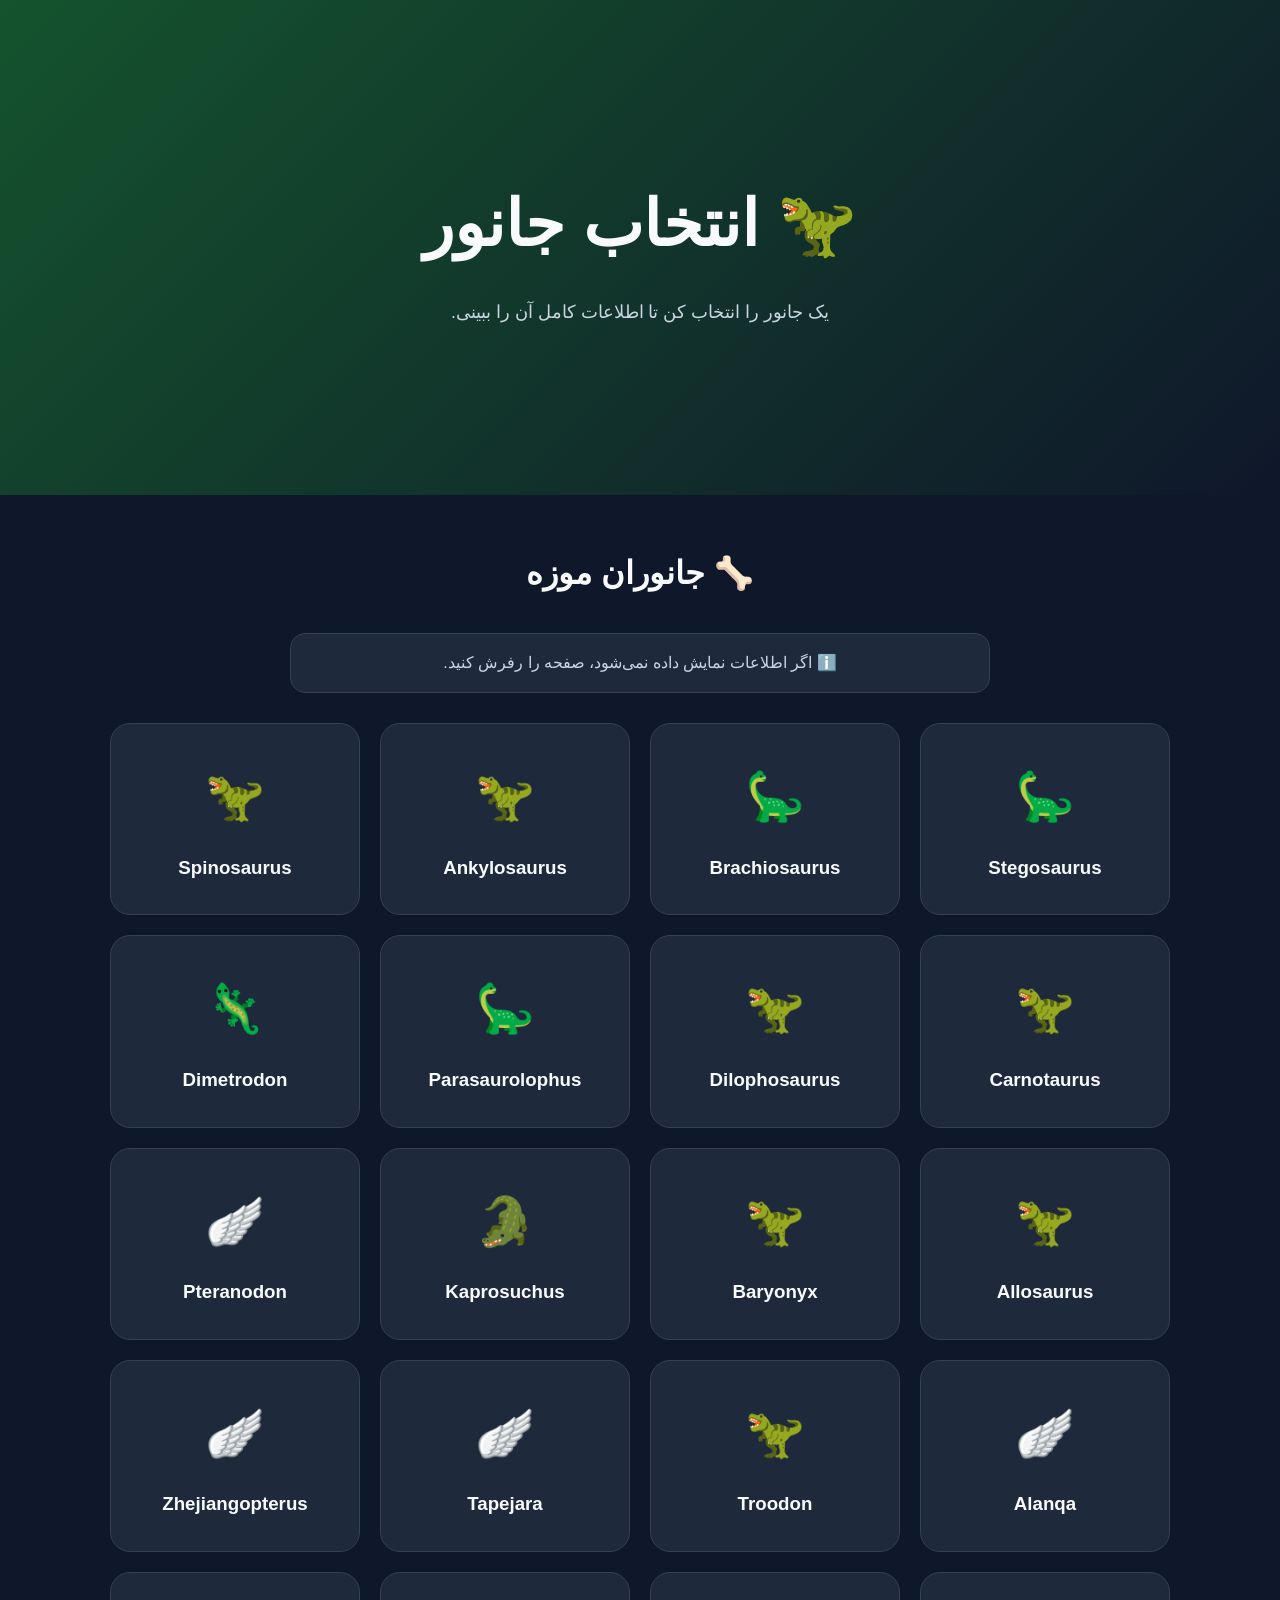
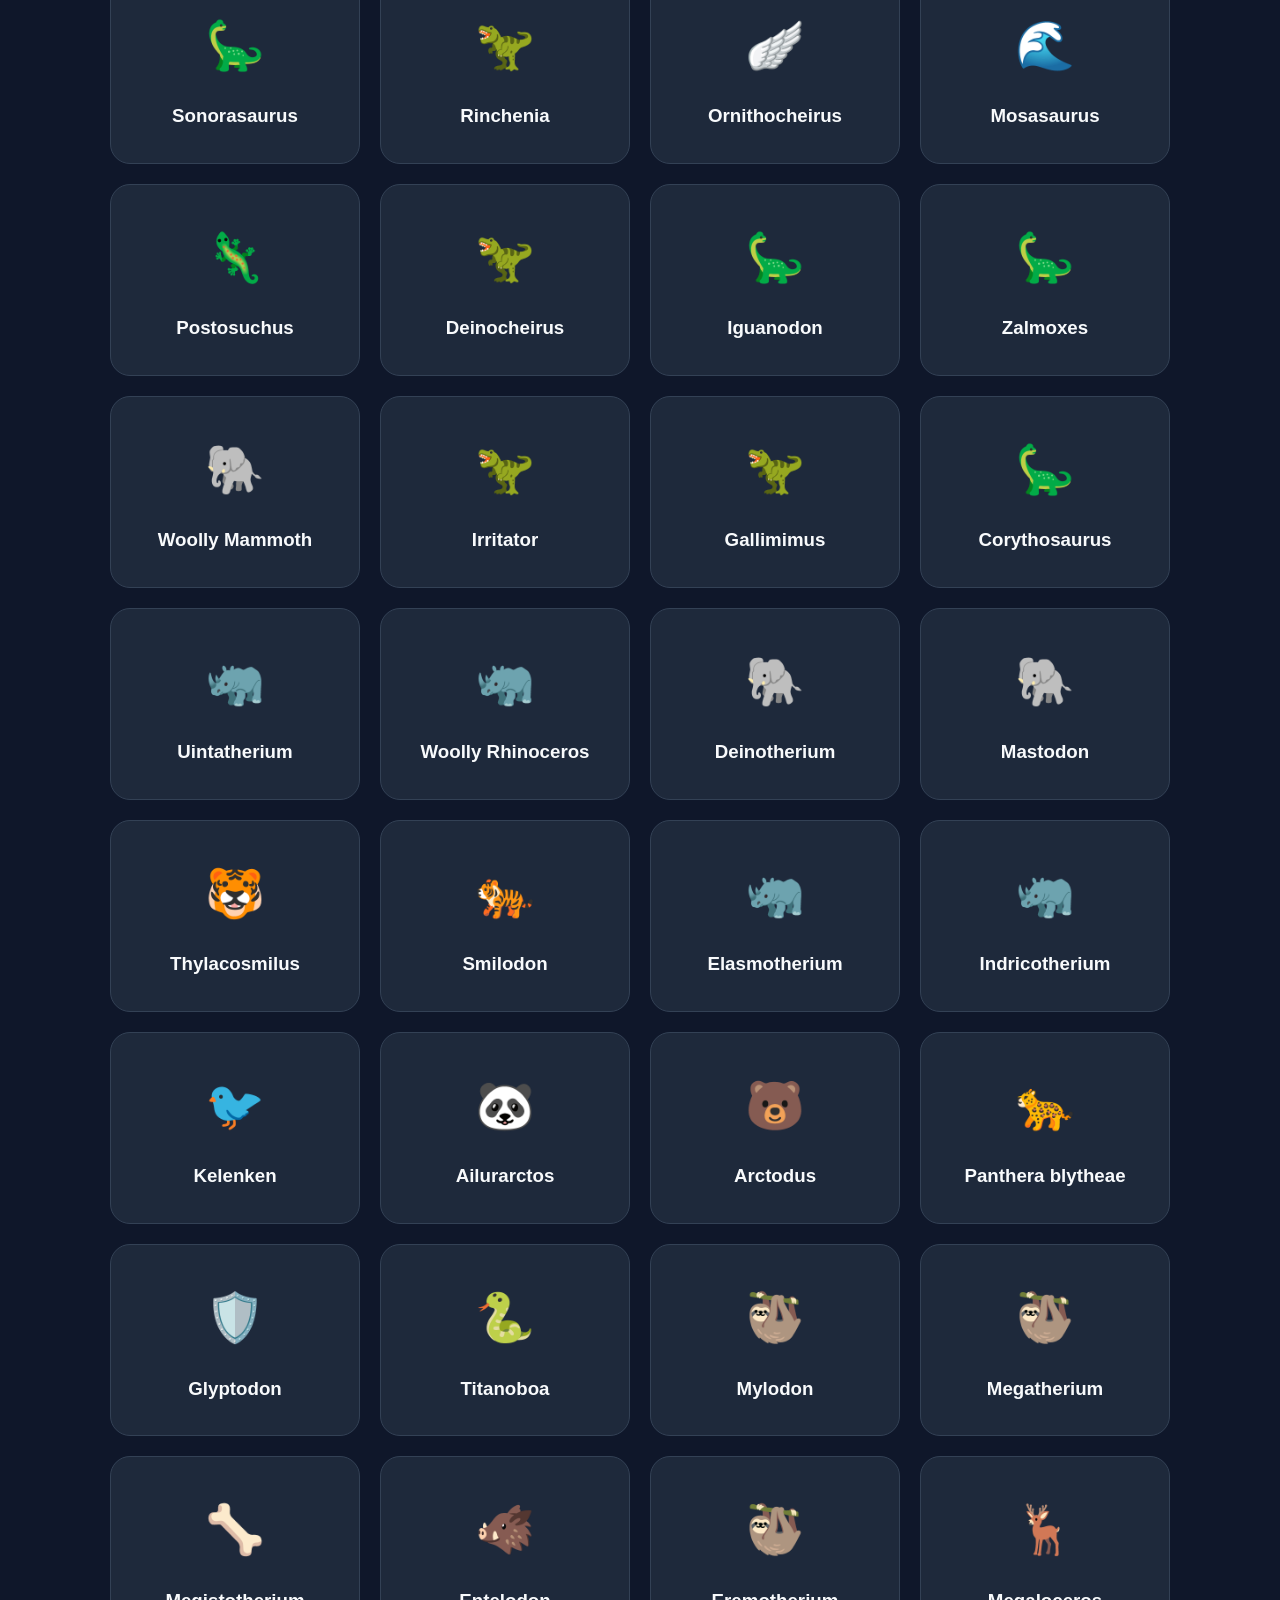
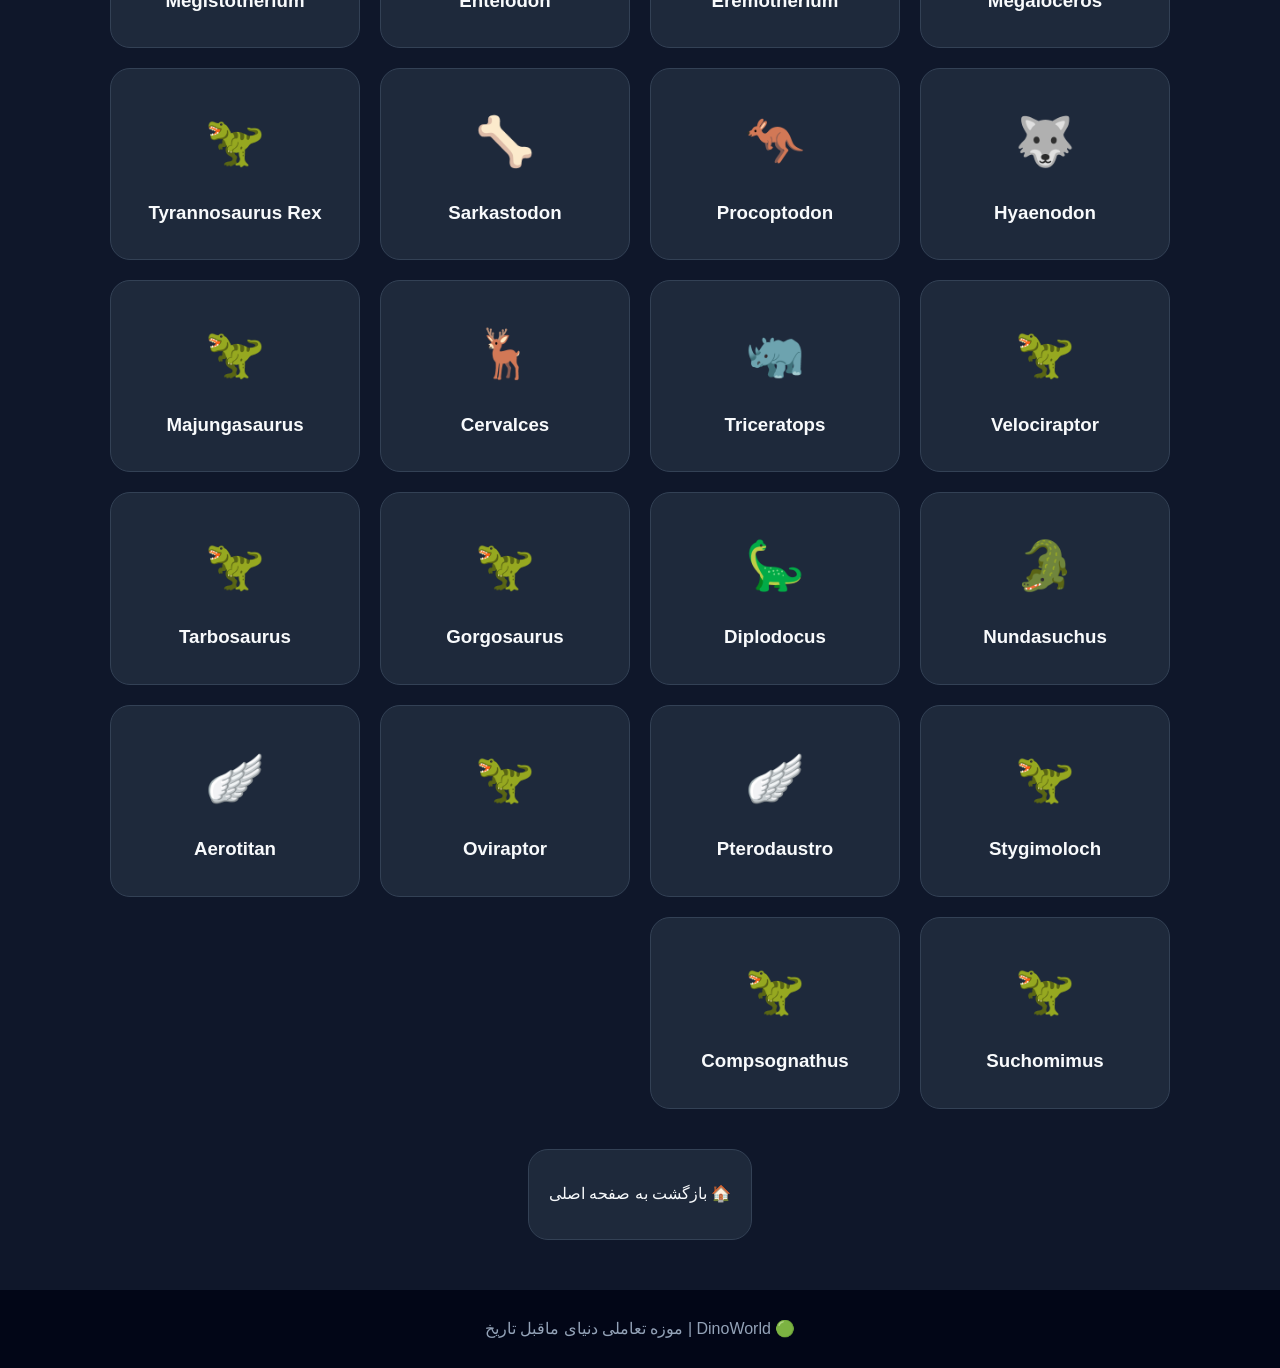
==== animal.html @ 5fcc863b "Add home button and refresh notice" ====
<!DOCTYPE html>
<html lang="fa" dir="rtl">

<head>
    <meta charset="UTF-8">

    <meta
        name="viewport"
        content="width=device-width, initial-scale=1.0"
    >

    <meta
        name="description"
        content="انتخاب جانوران ماقبل تاریخ در موزه تعاملی DinoWorld"
    >

    <title>DinoWorld | انتخاب جانور</title>

    <link rel="stylesheet" href="../style.css">
</head>

<body>

    <header class="hero">

        <h1>
            🦖 انتخاب جانور
        </h1>

        <p>
            یک جانور را انتخاب کن تا اطلاعات کامل آن را ببینی.
        </p>

    </header>


    <main class="periods">

        <h2>
            🦴 جانوران موزه
        </h2>


        <div
            style="
                max-width:700px;
                margin:0 auto 30px;
                padding:15px 20px;
                border-radius:15px;
                background:#1e293b;
                border:1px solid #334155;
                text-align:center;
                color:#cbd5e1;
            "
        >
            ℹ️ اگر اطلاعات نمایش داده نمی‌شود، صفحه را رفرش کنید.
        </div>


        <div
            id="animal-list"
            class="period-grid"
        >

            <p>
                در حال بارگذاری...
            </p>

        </div>


        <div
            style="
                text-align:center;
                margin-top:40px;
            "
        >

            <a
                href="../index.html"
                class="period-card"
                style="
                    display:inline-block;
                    width:auto;
                "
            >
                🏠 بازگشت به صفحه اصلی
            </a>

        </div>

    </main>


    <footer>
        🟢 DinoWorld | موزه تعاملی دنیای ماقبل تاریخ
    </footer>


    <script src="../script.js/script.js"></script>

</body>

</html>
---- style.css ----
* {
    box-sizing: border-box;
    margin: 0;
    padding: 0;
}

body {
    font-family: Tahoma, Arial, sans-serif;
    direction: rtl;
    background: #0f172a;
    color: #f8fafc;
    line-height: 1.8;
}

.hero {
    min-height: 55vh;
    display: flex;
    flex-direction: column;
    justify-content: center;
    align-items: center;
    text-align: center;
    padding: 40px 20px;
    background: linear-gradient(135deg, #14532d, #0f172a);
}

.hero h1 {
    font-size: clamp(2rem, 7vw, 4rem);
    margin-bottom: 15px;
}

.hero p {
    max-width: 700px;
    font-size: 1.1rem;
    color: #cbd5e1;
}

.periods {
    max-width: 1100px;
    margin: 0 auto;
    padding: 50px 20px;
}

.periods h2 {
    text-align: center;
    margin-bottom: 30px;
    font-size: 2rem;
}

.period-grid {
    display: grid;
    grid-template-columns: repeat(auto-fit, minmax(220px, 1fr));
    gap: 20px;
}

.period-card {
    display: block;
    padding: 30px 20px;
    border-radius: 20px;
    background: #1e293b;
    color: #f8fafc;
    text-decoration: none;
    text-align: center;
    border: 1px solid #334155;
    transition: transform 0.2s, background 0.2s;
}

.period-card:hover {
    transform: translateY(-5px);
    background: #334155;
}

.period-card .icon {
    font-size: 3rem;
    display: block;
    margin-bottom: 10px;
}

.about {
    max-width: 900px;
    margin: 0 auto;
    padding: 20px 20px 60px;
    text-align: center;
    color: #cbd5e1;
}

footer {
    text-align: center;
    padding: 25px;
    background: #020617;
    color: #94a3b8;
}

@media (max-width: 600px) {
    .hero {
        min-height: 45vh;
    }

    .periods {
        padding-top: 35px;
    }
}
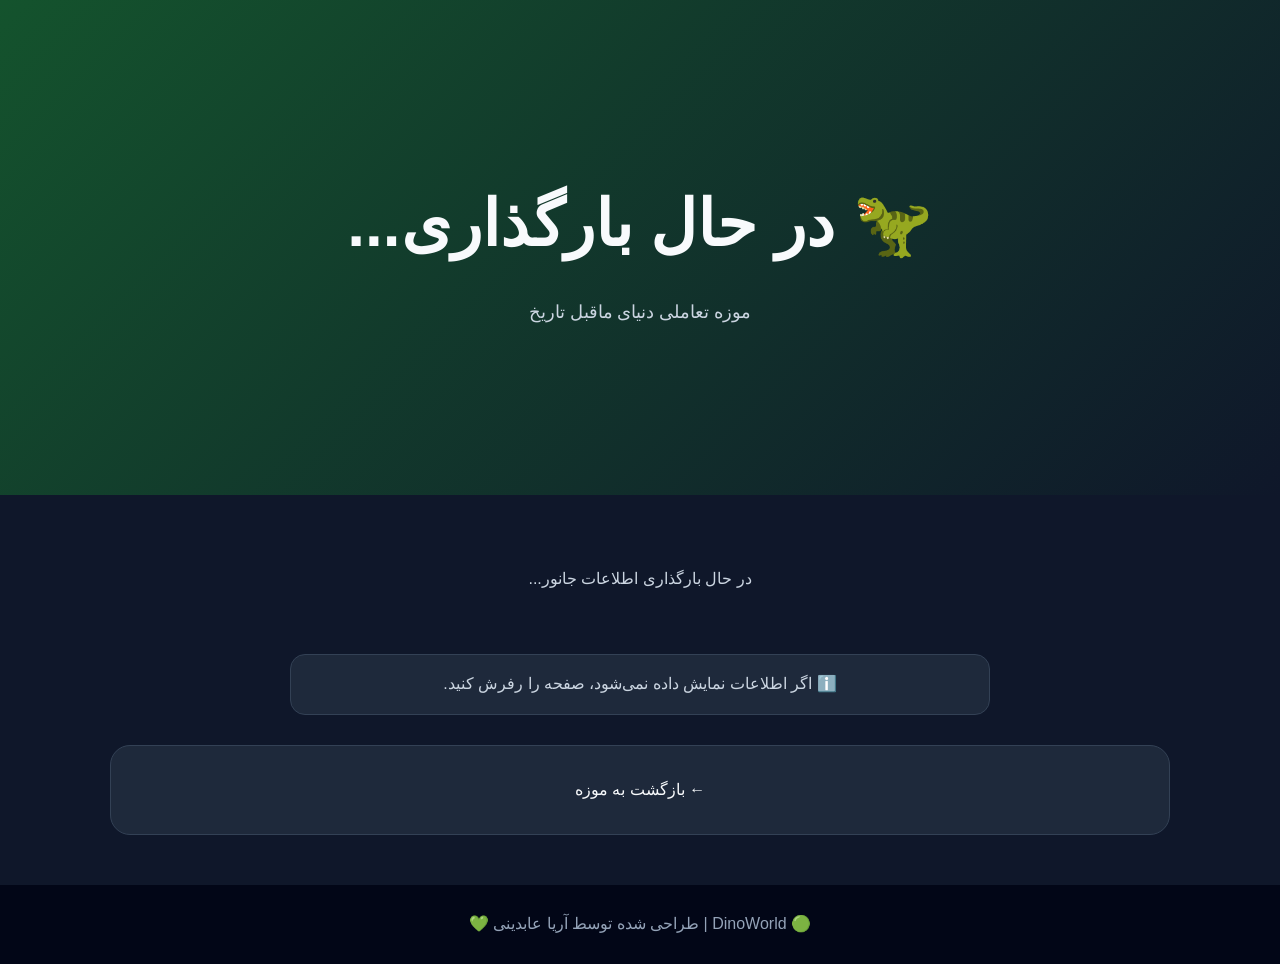
==== commit dfcd02f7: "Restore animal details page" ====
--- a/animal.html
+++ b/animal.html
@@ -11,24 +11,24 @@
 
     <meta
         name="description"
-        content="انتخاب جانوران ماقبل تاریخ در موزه تعاملی DinoWorld"
+        content="اطلاعات کامل جانوران ماقبل تاریخ در موزه تعاملی DinoWorld"
     >
 
-    <title>DinoWorld | انتخاب جانور</title>
+    <title>DinoWorld | اطلاعات جانور ماقبل تاریخ</title>
 
-    <link rel="stylesheet" href="../style.css">
+    <link rel="stylesheet" href="style.css">
 </head>
 
 <body>
 
     <header class="hero">
 
-        <h1>
-            🦖 انتخاب جانور
+        <h1 id="animal-name">
+            🦖 در حال بارگذاری...
         </h1>
 
         <p>
-            یک جانور را انتخاب کن تا اطلاعات کامل آن را ببینی.
+            موزه تعاملی دنیای ماقبل تاریخ
         </p>
 
     </header>
@@ -36,9 +36,16 @@
 
     <main class="periods">
 
-        <h2>
-            🦴 جانوران موزه
-        </h2>
+        <section
+            id="animal-details"
+            class="about"
+        >
+
+            <p>
+                در حال بارگذاری اطلاعات جانور...
+            </p>
+
+        </section>
 
 
         <div
@@ -58,33 +65,18 @@
 
 
         <div
-            id="animal-list"
-            class="period-grid"
-        >
-
-            <p>
-                در حال بارگذاری...
-            </p>
-
-        </div>
-
-
-        <div
             style="
                 text-align:center;
-                margin-top:40px;
+                margin-top:30px;
             "
         >
 
             <a
-                href="../index.html"
+                id="back-to-animals"
+                href="animals.html/animals.html"
                 class="period-card"
-                style="
-                    display:inline-block;
-                    width:auto;
-                "
             >
-                🏠 بازگشت به صفحه اصلی
+                ← بازگشت به موزه
             </a>
 
         </div>
@@ -93,12 +85,76 @@
 
 
     <footer>
-        🟢 DinoWorld | موزه تعاملی دنیای ماقبل تاریخ
+        🟢 DinoWorld | طراحی شده توسط آریا عابدینی 💚
     </footer>
 
 
-    <script src="../script.js/script.js"></script>
+    <script src="./script.js/script.js"></script>
 
-</body>
 
-</html>
+    <script>
+
+        const params =
+            new URLSearchParams(
+                window.location.search
+            );
+
+
+        const selectedName =
+            params.get("name");
+
+
+        const selectedPeriod =
+            params.get("period");
+
+
+        const nameElement =
+            document.getElementById(
+                "animal-name"
+            );
+
+
+        const detailsElement =
+            document.getElementById(
+                "animal-details"
+            );
+
+
+        const backLink =
+            document.getElementById(
+                "back-to-animals"
+            );
+
+
+        const animal =
+            window.dinoWorldAnimals
+                ? window.dinoWorldAnimals.find(
+                    item =>
+                        item.name === selectedName
+                )
+                : null;
+
+
+        if (animal) {
+
+            nameElement.textContent =
+                animal.icon +
+                " " +
+                animal.name;
+
+
+            detailsElement.innerHTML = `
+
+                <img
+                    src="${animal.image}"
+                    alt="تصویر ${animal.name}"
+                    style="
+                        display:block;
+                        width:100%;
+                        max-width:650px;
+                        height:auto;
+                        margin:0 auto 30px;
+                        border-radius:20px;
+                        border:1px solid #334155;
+                    "
+                >
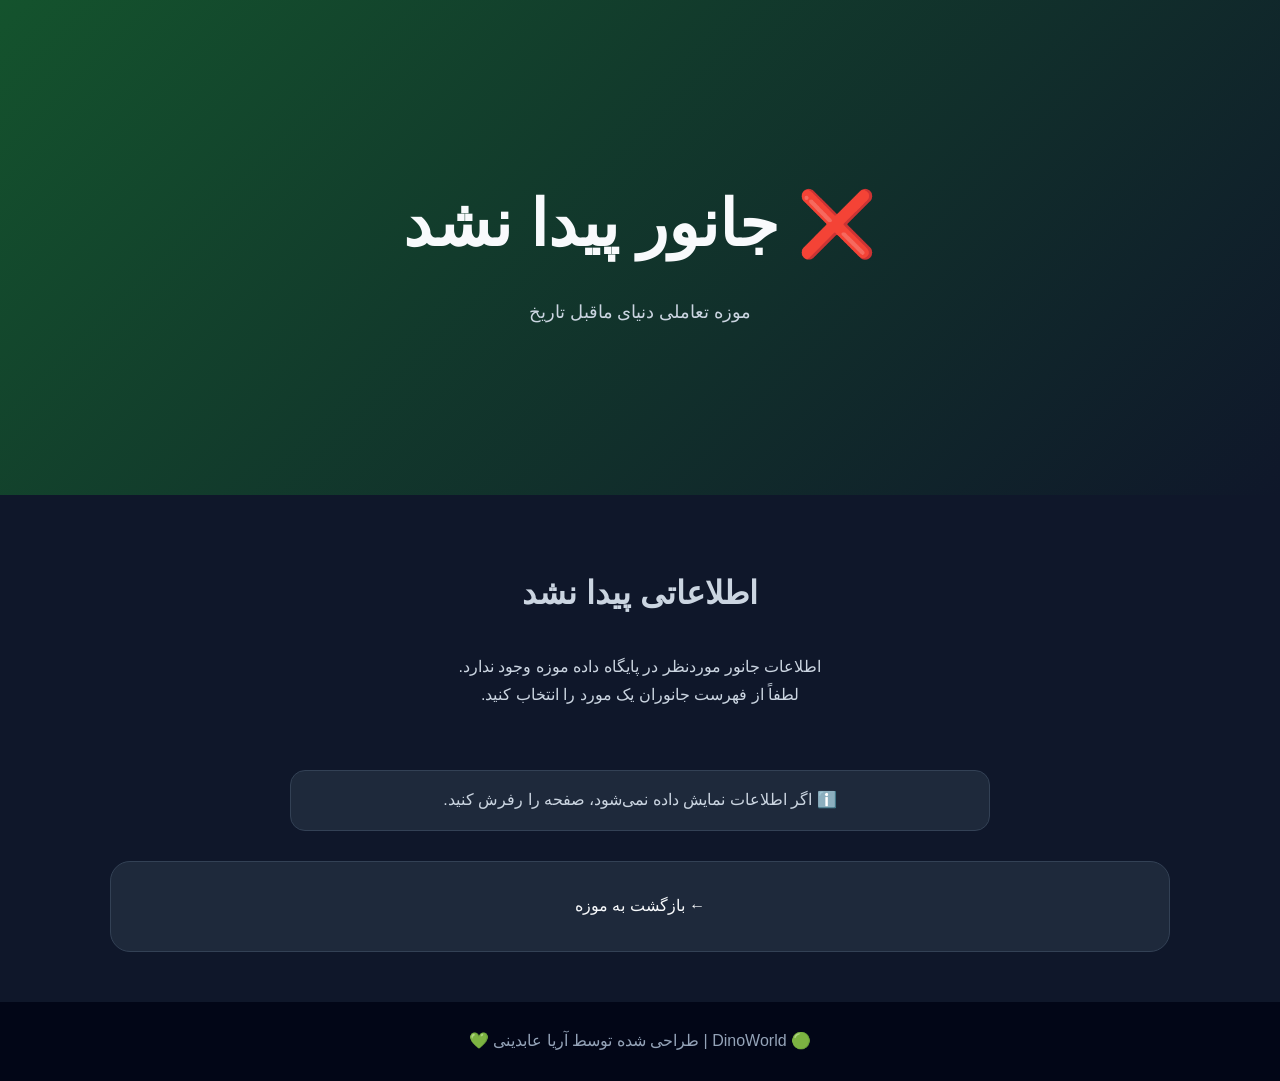
==== commit 781b2048: "Restore animal details page" ====
--- a/animal.html
+++ b/animal.html
@@ -99,10 +99,8 @@
                 window.location.search
             );
 
-
         const selectedName =
             params.get("name");
-
 
         const selectedPeriod =
             params.get("period");
@@ -113,12 +111,10 @@
                 "animal-name"
             );
 
-
         const detailsElement =
             document.getElementById(
                 "animal-details"
             );
-
 
         const backLink =
             document.getElementById(
@@ -158,3 +154,142 @@
                         border:1px solid #334155;
                     "
                 >
+
+
+                <h2>
+                    ${animal.name}
+                </h2>
+
+
+                <p>
+                    🕰️
+                    <strong>
+                        دوره زمین‌شناسی:
+                    </strong>
+                    ${animal.period}
+                </p>
+
+
+                <p>
+                    🍖
+                    <strong>
+                        غذا:
+                    </strong>
+                    ${animal.food}
+                </p>
+
+
+                <p>
+                    🌍
+                    <strong>
+                        محل زندگی:
+                    </strong>
+                    ${animal.habitat}
+                </p>
+
+
+                <p>
+                    📏
+                    <strong>
+                        اندازه:
+                    </strong>
+                    ${animal.size}
+                </p>
+
+
+                <p>
+                    🧍
+                    <strong>
+                        مقایسه با انسان:
+                    </strong>
+                    ${animal.human}
+                </p>
+
+
+                <p>
+                    ⏳
+                    <strong>
+                        طول عمر:
+                    </strong>
+                    ${animal.lifespan}
+                </p>
+
+
+                <p>
+                    ⚔️
+                    <strong>
+                        دشمنان:
+                    </strong>
+                    ${animal.enemies}
+                </p>
+
+
+                <div
+                    style="
+                        margin-top:30px;
+                        padding:20px;
+                        border-radius:20px;
+                        background:#1e293b;
+                        border:1px solid #334155;
+                    "
+                >
+
+                    <h3>
+                        💡 نکته جالب
+                    </h3>
+
+                    <p>
+                        ${animal.fact}
+                    </p>
+
+                </div>
+
+            `;
+
+
+            const periodToReturn =
+                selectedPeriod ||
+                animal.period;
+
+
+            if (periodToReturn) {
+
+                backLink.href =
+                    "animals.html/animals.html?period=" +
+                    encodeURIComponent(
+                        periodToReturn
+                    );
+
+            }
+
+        } else {
+
+            nameElement.textContent =
+                "❌ جانور پیدا نشد";
+
+
+            detailsElement.innerHTML = `
+
+                <h2>
+                    اطلاعاتی پیدا نشد
+                </h2>
+
+                <p>
+                    اطلاعات جانور موردنظر
+                    در پایگاه داده موزه وجود ندارد.
+                </p>
+
+                <p>
+                    لطفاً از فهرست جانوران
+                    یک مورد را انتخاب کنید.
+                </p>
+
+            `;
+
+        }
+
+    </script>
+
+</body>
+
+</html>
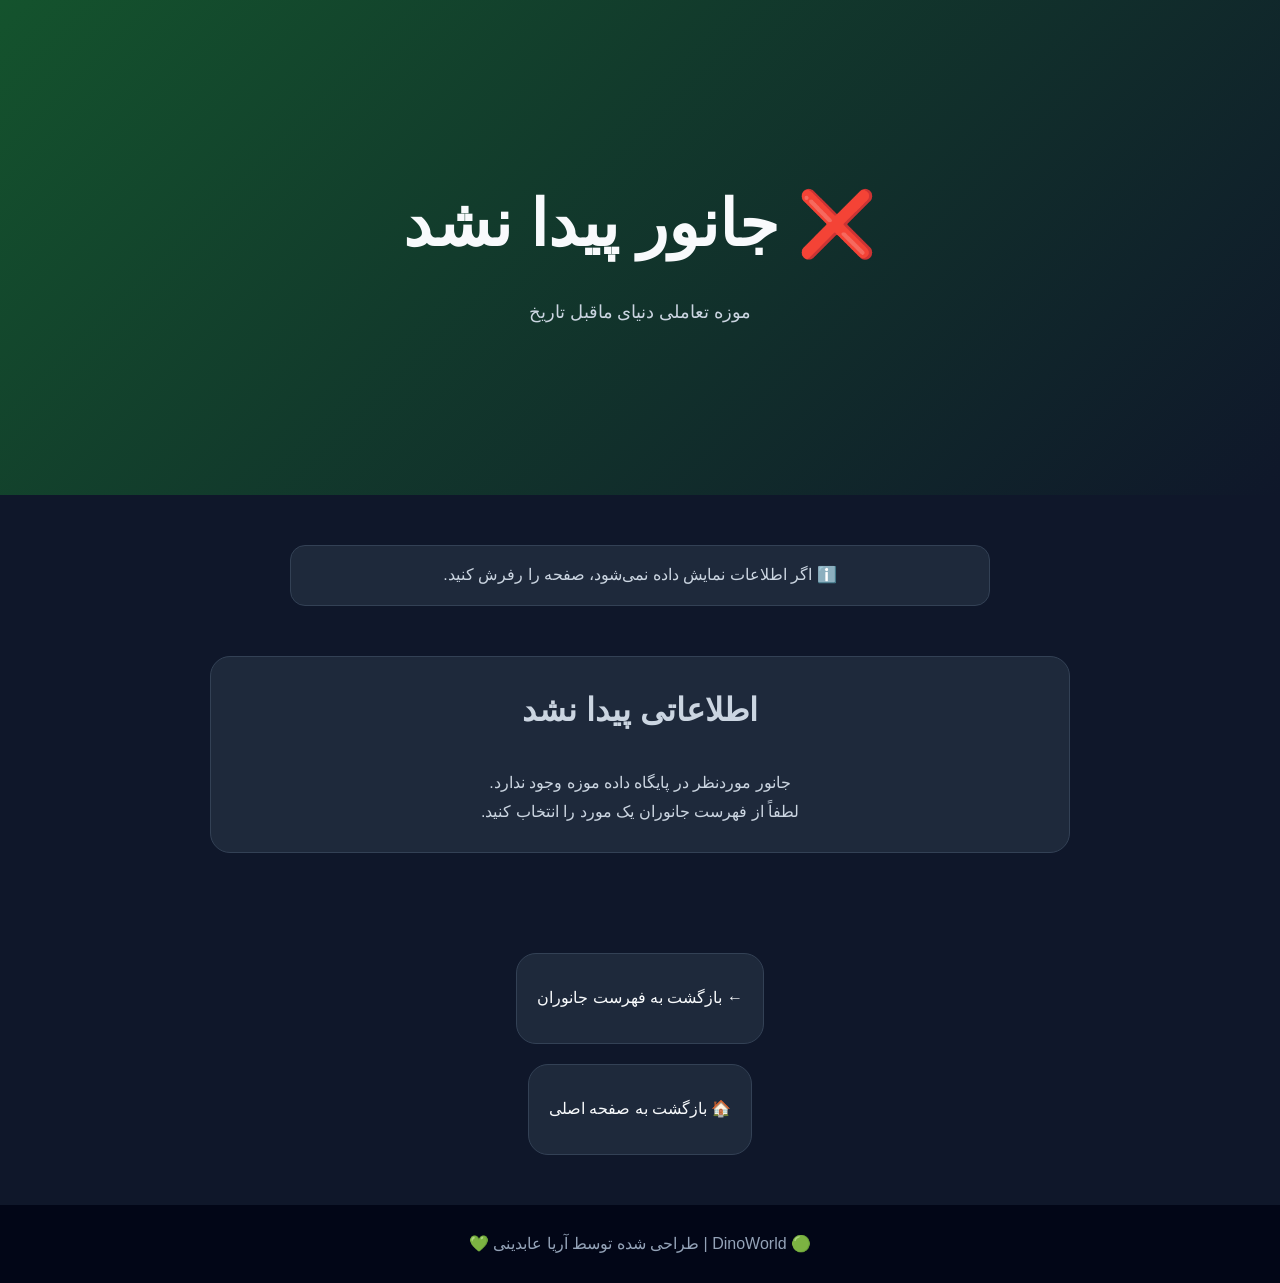
==== commit 2b9d0430: "Fix animal details page" ====
--- a/animal.html
+++ b/animal.html
@@ -14,7 +14,7 @@
         content="اطلاعات کامل جانوران ماقبل تاریخ در موزه تعاملی DinoWorld"
     >
 
-    <title>DinoWorld | اطلاعات جانور ماقبل تاریخ</title>
+    <title>DinoWorld | اطلاعات جانور</title>
 
     <link rel="stylesheet" href="style.css">
 </head>
@@ -36,18 +36,7 @@
 
     <main class="periods">
 
-        <section
-            id="animal-details"
-            class="about"
-        >
-
-            <p>
-                در حال بارگذاری اطلاعات جانور...
-            </p>
-
-        </section>
-
-
+        <!-- پیام راهنما -->
         <div
             style="
                 max-width:700px;
@@ -64,10 +53,29 @@
         </div>
 
 
+        <!-- اطلاعات جانور -->
+        <section
+            id="animal-details"
+            class="about"
+            style="
+                max-width:900px;
+                margin:0 auto;
+                text-align:right;
+            "
+        >
+
+            <p style="text-align:center;">
+                در حال بارگذاری اطلاعات جانور...
+            </p>
+
+        </section>
+
+
+        <!-- دکمه بازگشت -->
         <div
             style="
                 text-align:center;
-                margin-top:30px;
+                margin-top:40px;
             "
         >
 
@@ -75,8 +83,34 @@
                 id="back-to-animals"
                 href="animals.html/animals.html"
                 class="period-card"
+                style="
+                    display:inline-block;
+                    width:auto;
+                "
             >
-                ← بازگشت به موزه
+                ← بازگشت به فهرست جانوران
+            </a>
+
+        </div>
+
+
+        <!-- دکمه صفحه اصلی -->
+        <div
+            style="
+                text-align:center;
+                margin-top:20px;
+            "
+        >
+
+            <a
+                href="index.html"
+                class="period-card"
+                style="
+                    display:inline-block;
+                    width:auto;
+                "
+            >
+                🏠 بازگشت به صفحه اصلی
             </a>
 
         </div>
@@ -89,49 +123,144 @@
     </footer>
 
 
-    <script src="./script.js/script.js"></script>
-
-
+    <!-- دیتابیس 66 جانور -->
+    <script src="script.js/script.js"></script>
+
+
+    <!-- سیستم نمایش اطلاعات -->
     <script>
 
-        const params =
-            new URLSearchParams(
-                window.location.search
-            );
-
-        const selectedName =
-            params.get("name");
-
-        const selectedPeriod =
-            params.get("period");
-
-
-        const nameElement =
-            document.getElementById(
-                "animal-name"
-            );
-
-        const detailsElement =
-            document.getElementById(
-                "animal-details"
-            );
-
-        const backLink =
-            document.getElementById(
-                "back-to-animals"
-            );
-
-
-        const animal =
-            window.dinoWorldAnimals
-                ? window.dinoWorldAnimals.find(
-                    item =>
-                        item.name === selectedName
-                )
-                : null;
-
-
-        if (animal) {
+        document.addEventListener("DOMContentLoaded", function () {
+
+            const nameElement =
+                document.getElementById("animal-name");
+
+            const detailsElement =
+                document.getElementById("animal-details");
+
+            const backLink =
+                document.getElementById("back-to-animals");
+
+
+            const params =
+                new URLSearchParams(
+                    window.location.search
+                );
+
+
+            const selectedName =
+                params.get("name");
+
+
+            const selectedPeriod =
+                params.get("period");
+
+
+            /*
+             * بررسی می‌کنیم که دیتابیس
+             * script.js واقعاً بارگذاری شده باشد.
+             */
+
+            if (
+                !window.dinoWorldAnimals ||
+                !Array.isArray(window.dinoWorldAnimals)
+            ) {
+
+                nameElement.textContent =
+                    "⚠️ خطا در بارگذاری اطلاعات";
+
+
+                detailsElement.innerHTML = `
+
+                    <div
+                        style="
+                            padding:25px;
+                            border-radius:20px;
+                            background:#1e293b;
+                            border:1px solid #334155;
+                            text-align:center;
+                        "
+                    >
+
+                        <h2>
+                            اطلاعات جانور بارگذاری نشد
+                        </h2>
+
+                        <p>
+                            فایل اطلاعات جانوران پیدا نشد.
+                        </p>
+
+                        <p>
+                            صفحه را یک بار رفرش کنید.
+                        </p>
+
+                    </div>
+
+                `;
+
+                return;
+            }
+
+
+            /*
+             * پیدا کردن جانور انتخاب‌شده
+             */
+
+            const animal =
+                window.dinoWorldAnimals.find(
+                    function (item) {
+                        return item.name === selectedName;
+                    }
+                );
+
+
+            /*
+             * اگر جانور پیدا نشد
+             */
+
+            if (!animal) {
+
+                nameElement.textContent =
+                    "❌ جانور پیدا نشد";
+
+
+                detailsElement.innerHTML = `
+
+                    <div
+                        style="
+                            padding:25px;
+                            border-radius:20px;
+                            background:#1e293b;
+                            border:1px solid #334155;
+                            text-align:center;
+                        "
+                    >
+
+                        <h2>
+                            اطلاعاتی پیدا نشد
+                        </h2>
+
+                        <p>
+                            جانور موردنظر در پایگاه داده
+                            موزه وجود ندارد.
+                        </p>
+
+                        <p>
+                            لطفاً از فهرست جانوران
+                            یک مورد را انتخاب کنید.
+                        </p>
+
+                    </div>
+
+                `;
+
+                return;
+            }
+
+
+            /*
+             * عنوان صفحه
+             */
 
             nameElement.textContent =
                 animal.icon +
@@ -139,102 +268,203 @@
                 animal.name;
 
 
+            /*
+             * نمایش اطلاعات کامل
+             */
+
             detailsElement.innerHTML = `
 
-                <img
-                    src="${animal.image}"
-                    alt="تصویر ${animal.name}"
+                <div
                     style="
-                        display:block;
-                        width:100%;
-                        max-width:650px;
-                        height:auto;
-                        margin:0 auto 30px;
-                        border-radius:20px;
-                        border:1px solid #334155;
+                        text-align:center;
                     "
                 >
 
-
-                <h2>
+                    <img
+                        src="${animal.image}"
+                        alt="تصویر ${animal.name}"
+                        style="
+                            display:block;
+                            width:100%;
+                            max-width:700px;
+                            height:auto;
+                            margin:0 auto 30px;
+                            border-radius:20px;
+                            border:1px solid #334155;
+                        "
+                    >
+
+                </div>
+
+
+                <h2
+                    style="
+                        text-align:center;
+                        margin-bottom:25px;
+                    "
+                >
+                    ${animal.icon}
                     ${animal.name}
                 </h2>
 
 
-                <p>
-                    🕰️
-                    <strong>
-                        دوره زمین‌شناسی:
-                    </strong>
-                    ${animal.period}
-                </p>
-
-
-                <p>
-                    🍖
-                    <strong>
-                        غذا:
-                    </strong>
-                    ${animal.food}
-                </p>
-
-
-                <p>
-                    🌍
-                    <strong>
-                        محل زندگی:
-                    </strong>
-                    ${animal.habitat}
-                </p>
-
-
-                <p>
-                    📏
-                    <strong>
-                        اندازه:
-                    </strong>
-                    ${animal.size}
-                </p>
-
-
-                <p>
-                    🧍
-                    <strong>
-                        مقایسه با انسان:
-                    </strong>
-                    ${animal.human}
-                </p>
-
-
-                <p>
-                    ⏳
-                    <strong>
-                        طول عمر:
-                    </strong>
-                    ${animal.lifespan}
-                </p>
-
-
-                <p>
-                    ⚔️
-                    <strong>
-                        دشمنان:
-                    </strong>
-                    ${animal.enemies}
-                </p>
+                <div
+                    style="
+                        display:grid;
+                        gap:15px;
+                    "
+                >
+
+                    <div
+                        style="
+                            padding:18px;
+                            border-radius:15px;
+                            background:#1e293b;
+                            border:1px solid #334155;
+                        "
+                    >
+
+                        🕰️
+                        <strong>
+                            دوره زمین‌شناسی:
+                        </strong>
+
+                        ${animal.period}
+
+                    </div>
+
+
+                    <div
+                        style="
+                            padding:18px;
+                            border-radius:15px;
+                            background:#1e293b;
+                            border:1px solid #334155;
+                        "
+                    >
+
+                        🍖
+                        <strong>
+                            غذا:
+                        </strong>
+
+                        ${animal.food}
+
+                    </div>
+
+
+                    <div
+                        style="
+                            padding:18px;
+                            border-radius:15px;
+                            background:#1e293b;
+                            border:1px solid #334155;
+                        "
+                    >
+
+                        🌍
+                        <strong>
+                            محل زندگی:
+                        </strong>
+
+                        ${animal.habitat}
+
+                    </div>
+
+
+                    <div
+                        style="
+                            padding:18px;
+                            border-radius:15px;
+                            background:#1e293b;
+                            border:1px solid #334155;
+                        "
+                    >
+
+                        📏
+                        <strong>
+                            اندازه:
+                        </strong>
+
+                        ${animal.size}
+
+                    </div>
+
+
+                    <div
+                        style="
+                            padding:18px;
+                            border-radius:15px;
+                            background:#1e293b;
+                            border:1px solid #334155;
+                        "
+                    >
+
+                        🧍
+                        <strong>
+                            مقایسه با انسان:
+                        </strong>
+
+                        ${animal.human}
+
+                    </div>
+
+
+                    <div
+                        style="
+                            padding:18px;
+                            border-radius:15px;
+                            background:#1e293b;
+                            border:1px solid #334155;
+                        "
+                    >
+
+                        ⏳
+                        <strong>
+                            طول عمر:
+                        </strong>
+
+                        ${animal.lifespan}
+
+                    </div>
+
+
+                    <div
+                        style="
+                            padding:18px;
+                            border-radius:15px;
+                            background:#1e293b;
+                            border:1px solid #334155;
+                        "
+                    >
+
+                        ⚔️
+                        <strong>
+                            دشمنان:
+                        </strong>
+
+                        ${animal.enemies}
+
+                    </div>
+
+                </div>
 
 
                 <div
                     style="
                         margin-top:30px;
-                        padding:20px;
+                        padding:25px;
                         border-radius:20px;
                         background:#1e293b;
                         border:1px solid #334155;
                     "
                 >
 
-                    <h3>
+                    <h3
+                        style="
+                            margin-bottom:10px;
+                        "
+                    >
                         💡 نکته جالب
                     </h3>
 
@@ -247,46 +477,26 @@
             `;
 
 
-            const periodToReturn =
-                selectedPeriod ||
-                animal.period;
-
-
-            if (periodToReturn) {
+            /*
+             * دکمه بازگشت را به همان دوره‌ای
+             * وصل می‌کنیم که جانور از آن انتخاب شده.
+             */
+
+            const returnPeriod =
+                selectedPeriod || animal.period;
+
+
+            if (returnPeriod) {
 
                 backLink.href =
                     "animals.html/animals.html?period=" +
                     encodeURIComponent(
-                        periodToReturn
+                        returnPeriod
                     );
 
             }
 
-        } else {
-
-            nameElement.textContent =
-                "❌ جانور پیدا نشد";
-
-
-            detailsElement.innerHTML = `
-
-                <h2>
-                    اطلاعاتی پیدا نشد
-                </h2>
-
-                <p>
-                    اطلاعات جانور موردنظر
-                    در پایگاه داده موزه وجود ندارد.
-                </p>
-
-                <p>
-                    لطفاً از فهرست جانوران
-                    یک مورد را انتخاب کنید.
-                </p>
-
-            `;
-
-        }
+        });
 
     </script>
 
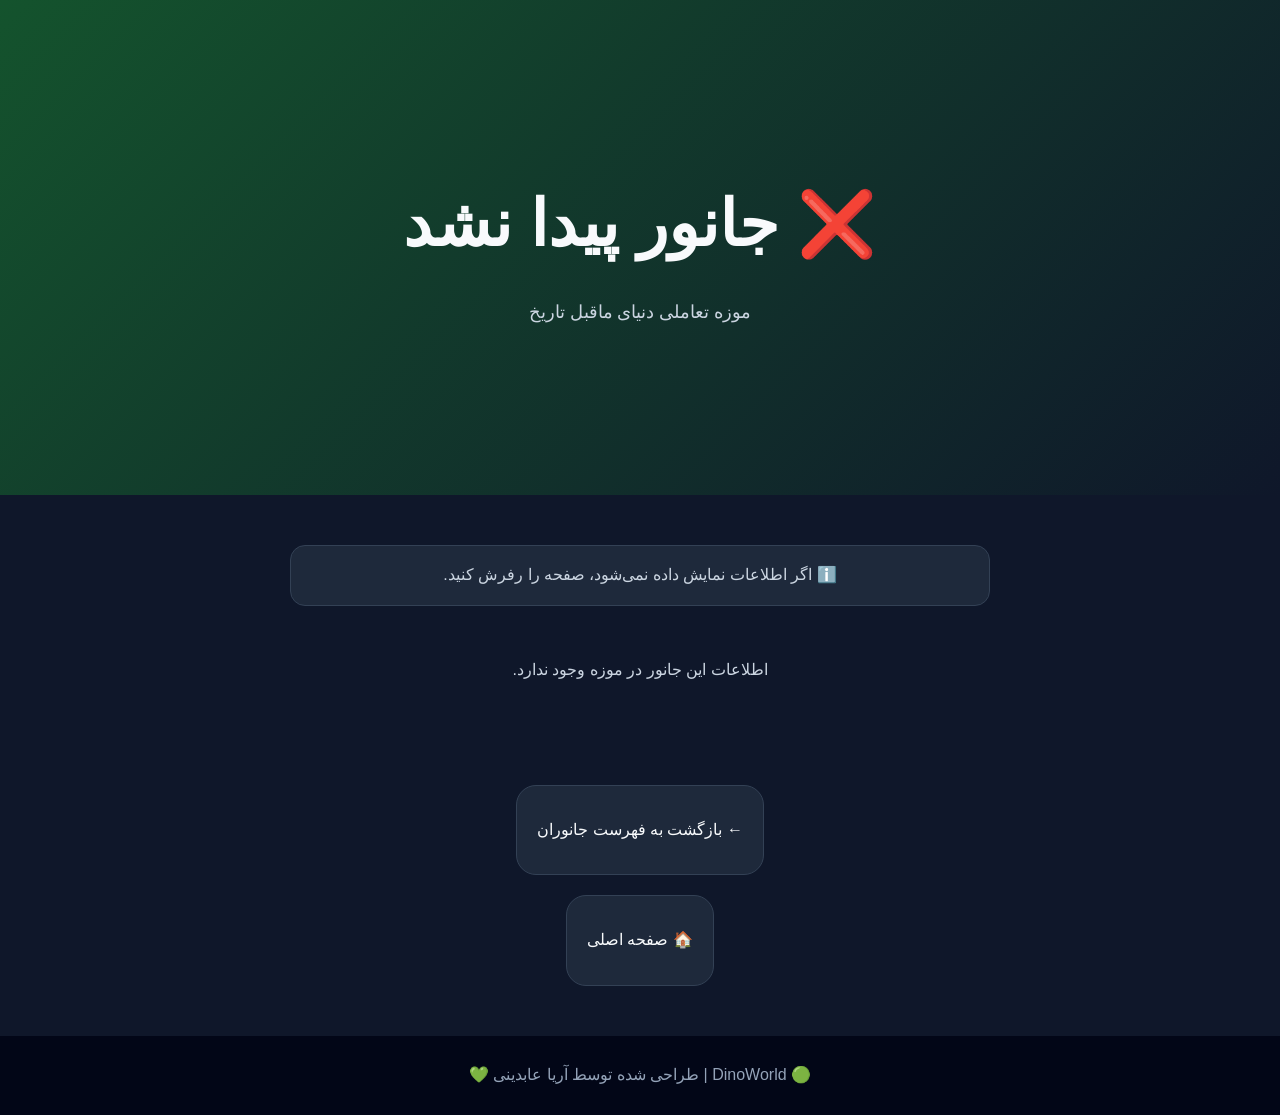
==== commit f77de1f8: "Fix animal details page" ====
--- a/animal.html
+++ b/animal.html
@@ -1,505 +1,116 @@
 <!DOCTYPE html>
 <html lang="fa" dir="rtl">
-
 <head>
     <meta charset="UTF-8">
-
-    <meta
-        name="viewport"
-        content="width=device-width, initial-scale=1.0"
-    >
-
-    <meta
-        name="description"
-        content="اطلاعات کامل جانوران ماقبل تاریخ در موزه تعاملی DinoWorld"
-    >
-
+    <meta name="viewport" content="width=device-width, initial-scale=1.0">
+    <meta name="description" content="اطلاعات جانوران ماقبل تاریخ در موزه تعاملی DinoWorld">
     <title>DinoWorld | اطلاعات جانور</title>
-
     <link rel="stylesheet" href="style.css">
 </head>
 
 <body>
 
-    <header class="hero">
+<header class="hero">
+    <h1 id="animal-name">🦖 در حال بارگذاری...</h1>
+    <p>موزه تعاملی دنیای ماقبل تاریخ</p>
+</header>
 
-        <h1 id="animal-name">
-            🦖 در حال بارگذاری...
-        </h1>
+<main class="periods">
 
-        <p>
-            موزه تعاملی دنیای ماقبل تاریخ
-        </p>
+    <div style="max-width:700px;margin:0 auto 30px;padding:15px 20px;border-radius:15px;background:#1e293b;border:1px solid #334155;text-align:center;color:#cbd5e1;">
+        ℹ️ اگر اطلاعات نمایش داده نمی‌شود، صفحه را رفرش کنید.
+    </div>
 
-    </header>
+    <section id="animal-details" class="about">
+        <p>در حال بارگذاری اطلاعات جانور...</p>
+    </section>
 
+    <div style="text-align:center;margin-top:40px;">
+        <a id="back-to-animals"
+           href="animals.html/animals.html"
+           class="period-card"
+           style="display:inline-block;width:auto;">
+            ← بازگشت به فهرست جانوران
+        </a>
+    </div>
 
-    <main class="periods">
+    <div style="text-align:center;margin-top:20px;">
+        <a href="index.html"
+           class="period-card"
+           style="display:inline-block;width:auto;">
+            🏠 صفحه اصلی
+        </a>
+    </div>
 
-        <!-- پیام راهنما -->
-        <div
-            style="
-                max-width:700px;
-                margin:0 auto 30px;
-                padding:15px 20px;
-                border-radius:15px;
-                background:#1e293b;
-                border:1px solid #334155;
-                text-align:center;
-                color:#cbd5e1;
-            "
-        >
-            ℹ️ اگر اطلاعات نمایش داده نمی‌شود، صفحه را رفرش کنید.
-        </div>
+</main>
 
+<footer>
+    🟢 DinoWorld | طراحی شده توسط آریا عابدینی 💚
+</footer>
 
-        <!-- اطلاعات جانور -->
-        <section
-            id="animal-details"
-            class="about"
-            style="
-                max-width:900px;
-                margin:0 auto;
-                text-align:right;
-            "
+<script src="script.js/script.js"></script>
+
+<script>
+document.addEventListener("DOMContentLoaded", function () {
+
+    const params = new URLSearchParams(window.location.search);
+    const name = params.get("name");
+    const period = params.get("period");
+
+    const title = document.getElementById("animal-name");
+    const details = document.getElementById("animal-details");
+    const back = document.getElementById("back-to-animals");
+
+    if (!window.dinoWorldAnimals) {
+        title.textContent = "⚠️ خطا";
+        details.innerHTML = "<p>اطلاعات جانوران بارگذاری نشد. صفحه را رفرش کنید.</p>";
+        return;
+    }
+
+    const animal = window.dinoWorldAnimals.find(
+        item => item.name === name
+    );
+
+    if (!animal) {
+        title.textContent = "❌ جانور پیدا نشد";
+        details.innerHTML = "<p>اطلاعات این جانور در موزه وجود ندارد.</p>";
+        return;
+    }
+
+    document.title = "DinoWorld | " + animal.name;
+    title.textContent = animal.icon + " " + animal.name;
+
+    details.innerHTML = `
+        <img
+            src="${animal.image}"
+            alt="تصویر ${animal.name}"
+            style="display:block;width:100%;max-width:700px;height:auto;margin:0 auto 30px;border-radius:20px;border:1px solid #334155;"
         >
 
-            <p style="text-align:center;">
-                در حال بارگذاری اطلاعات جانور...
-            </p>
+        <h2>${animal.icon} ${animal.name}</h2>
 
-        </section>
+        <p>🕰️ <strong>دوره زمین‌شناسی:</strong> ${animal.period}</p>
+        <p>🍖 <strong>غذا:</strong> ${animal.food}</p>
+        <p>🌍 <strong>محل زندگی:</strong> ${animal.habitat}</p>
+        <p>📏 <strong>اندازه:</strong> ${animal.size}</p>
+        <p>🧍 <strong>مقایسه با انسان:</strong> ${animal.human}</p>
+        <p>⏳ <strong>طول عمر:</strong> ${animal.lifespan}</p>
+        <p>⚔️ <strong>دشمنان:</strong> ${animal.enemies}</p>
 
+        <div style="margin-top:25px;padding:20px;border-radius:20px;background:#1e293b;border:1px solid #334155;">
+            <h3>💡 نکته جالب</h3>
+            <p>${animal.fact}</p>
+        </div>
+    `;
 
-        <!-- دکمه بازگشت -->
-        <div
-            style="
-                text-align:center;
-                margin-top:40px;
-            "
-        >
+    const returnPeriod = period || animal.period;
 
-            <a
-                id="back-to-animals"
-                href="animals.html/animals.html"
-                class="period-card"
-                style="
-                    display:inline-block;
-                    width:auto;
-                "
-            >
-                ← بازگشت به فهرست جانوران
-            </a>
+    back.href =
+        "animals.html/animals.html?period=" +
+        encodeURIComponent(returnPeriod);
 
-        </div>
-
-
-        <!-- دکمه صفحه اصلی -->
-        <div
-            style="
-                text-align:center;
-                margin-top:20px;
-            "
-        >
-
-            <a
-                href="index.html"
-                class="period-card"
-                style="
-                    display:inline-block;
-                    width:auto;
-                "
-            >
-                🏠 بازگشت به صفحه اصلی
-            </a>
-
-        </div>
-
-    </main>
-
-
-    <footer>
-        🟢 DinoWorld | طراحی شده توسط آریا عابدینی 💚
-    </footer>
-
-
-    <!-- دیتابیس 66 جانور -->
-    <script src="script.js/script.js"></script>
-
-
-    <!-- سیستم نمایش اطلاعات -->
-    <script>
-
-        document.addEventListener("DOMContentLoaded", function () {
-
-            const nameElement =
-                document.getElementById("animal-name");
-
-            const detailsElement =
-                document.getElementById("animal-details");
-
-            const backLink =
-                document.getElementById("back-to-animals");
-
-
-            const params =
-                new URLSearchParams(
-                    window.location.search
-                );
-
-
-            const selectedName =
-                params.get("name");
-
-
-            const selectedPeriod =
-                params.get("period");
-
-
-            /*
-             * بررسی می‌کنیم که دیتابیس
-             * script.js واقعاً بارگذاری شده باشد.
-             */
-
-            if (
-                !window.dinoWorldAnimals ||
-                !Array.isArray(window.dinoWorldAnimals)
-            ) {
-
-                nameElement.textContent =
-                    "⚠️ خطا در بارگذاری اطلاعات";
-
-
-                detailsElement.innerHTML = `
-
-                    <div
-                        style="
-                            padding:25px;
-                            border-radius:20px;
-                            background:#1e293b;
-                            border:1px solid #334155;
-                            text-align:center;
-                        "
-                    >
-
-                        <h2>
-                            اطلاعات جانور بارگذاری نشد
-                        </h2>
-
-                        <p>
-                            فایل اطلاعات جانوران پیدا نشد.
-                        </p>
-
-                        <p>
-                            صفحه را یک بار رفرش کنید.
-                        </p>
-
-                    </div>
-
-                `;
-
-                return;
-            }
-
-
-            /*
-             * پیدا کردن جانور انتخاب‌شده
-             */
-
-            const animal =
-                window.dinoWorldAnimals.find(
-                    function (item) {
-                        return item.name === selectedName;
-                    }
-                );
-
-
-            /*
-             * اگر جانور پیدا نشد
-             */
-
-            if (!animal) {
-
-                nameElement.textContent =
-                    "❌ جانور پیدا نشد";
-
-
-                detailsElement.innerHTML = `
-
-                    <div
-                        style="
-                            padding:25px;
-                            border-radius:20px;
-                            background:#1e293b;
-                            border:1px solid #334155;
-                            text-align:center;
-                        "
-                    >
-
-                        <h2>
-                            اطلاعاتی پیدا نشد
-                        </h2>
-
-                        <p>
-                            جانور موردنظر در پایگاه داده
-                            موزه وجود ندارد.
-                        </p>
-
-                        <p>
-                            لطفاً از فهرست جانوران
-                            یک مورد را انتخاب کنید.
-                        </p>
-
-                    </div>
-
-                `;
-
-                return;
-            }
-
-
-            /*
-             * عنوان صفحه
-             */
-
-            nameElement.textContent =
-                animal.icon +
-                " " +
-                animal.name;
-
-
-            /*
-             * نمایش اطلاعات کامل
-             */
-
-            detailsElement.innerHTML = `
-
-                <div
-                    style="
-                        text-align:center;
-                    "
-                >
-
-                    <img
-                        src="${animal.image}"
-                        alt="تصویر ${animal.name}"
-                        style="
-                            display:block;
-                            width:100%;
-                            max-width:700px;
-                            height:auto;
-                            margin:0 auto 30px;
-                            border-radius:20px;
-                            border:1px solid #334155;
-                        "
-                    >
-
-                </div>
-
-
-                <h2
-                    style="
-                        text-align:center;
-                        margin-bottom:25px;
-                    "
-                >
-                    ${animal.icon}
-                    ${animal.name}
-                </h2>
-
-
-                <div
-                    style="
-                        display:grid;
-                        gap:15px;
-                    "
-                >
-
-                    <div
-                        style="
-                            padding:18px;
-                            border-radius:15px;
-                            background:#1e293b;
-                            border:1px solid #334155;
-                        "
-                    >
-
-                        🕰️
-                        <strong>
-                            دوره زمین‌شناسی:
-                        </strong>
-
-                        ${animal.period}
-
-                    </div>
-
-
-                    <div
-                        style="
-                            padding:18px;
-                            border-radius:15px;
-                            background:#1e293b;
-                            border:1px solid #334155;
-                        "
-                    >
-
-                        🍖
-                        <strong>
-                            غذا:
-                        </strong>
-
-                        ${animal.food}
-
-                    </div>
-
-
-                    <div
-                        style="
-                            padding:18px;
-                            border-radius:15px;
-                            background:#1e293b;
-                            border:1px solid #334155;
-                        "
-                    >
-
-                        🌍
-                        <strong>
-                            محل زندگی:
-                        </strong>
-
-                        ${animal.habitat}
-
-                    </div>
-
-
-                    <div
-                        style="
-                            padding:18px;
-                            border-radius:15px;
-                            background:#1e293b;
-                            border:1px solid #334155;
-                        "
-                    >
-
-                        📏
-                        <strong>
-                            اندازه:
-                        </strong>
-
-                        ${animal.size}
-
-                    </div>
-
-
-                    <div
-                        style="
-                            padding:18px;
-                            border-radius:15px;
-                            background:#1e293b;
-                            border:1px solid #334155;
-                        "
-                    >
-
-                        🧍
-                        <strong>
-                            مقایسه با انسان:
-                        </strong>
-
-                        ${animal.human}
-
-                    </div>
-
-
-                    <div
-                        style="
-                            padding:18px;
-                            border-radius:15px;
-                            background:#1e293b;
-                            border:1px solid #334155;
-                        "
-                    >
-
-                        ⏳
-                        <strong>
-                            طول عمر:
-                        </strong>
-
-                        ${animal.lifespan}
-
-                    </div>
-
-
-                    <div
-                        style="
-                            padding:18px;
-                            border-radius:15px;
-                            background:#1e293b;
-                            border:1px solid #334155;
-                        "
-                    >
-
-                        ⚔️
-                        <strong>
-                            دشمنان:
-                        </strong>
-
-                        ${animal.enemies}
-
-                    </div>
-
-                </div>
-
-
-                <div
-                    style="
-                        margin-top:30px;
-                        padding:25px;
-                        border-radius:20px;
-                        background:#1e293b;
-                        border:1px solid #334155;
-                    "
-                >
-
-                    <h3
-                        style="
-                            margin-bottom:10px;
-                        "
-                    >
-                        💡 نکته جالب
-                    </h3>
-
-                    <p>
-                        ${animal.fact}
-                    </p>
-
-                </div>
-
-            `;
-
-
-            /*
-             * دکمه بازگشت را به همان دوره‌ای
-             * وصل می‌کنیم که جانور از آن انتخاب شده.
-             */
-
-            const returnPeriod =
-                selectedPeriod || animal.period;
-
-
-            if (returnPeriod) {
-
-                backLink.href =
-                    "animals.html/animals.html?period=" +
-                    encodeURIComponent(
-                        returnPeriod
-                    );
-
-            }
-
-        });
-
-    </script>
+});
+</script>
 
 </body>
-
 </html>
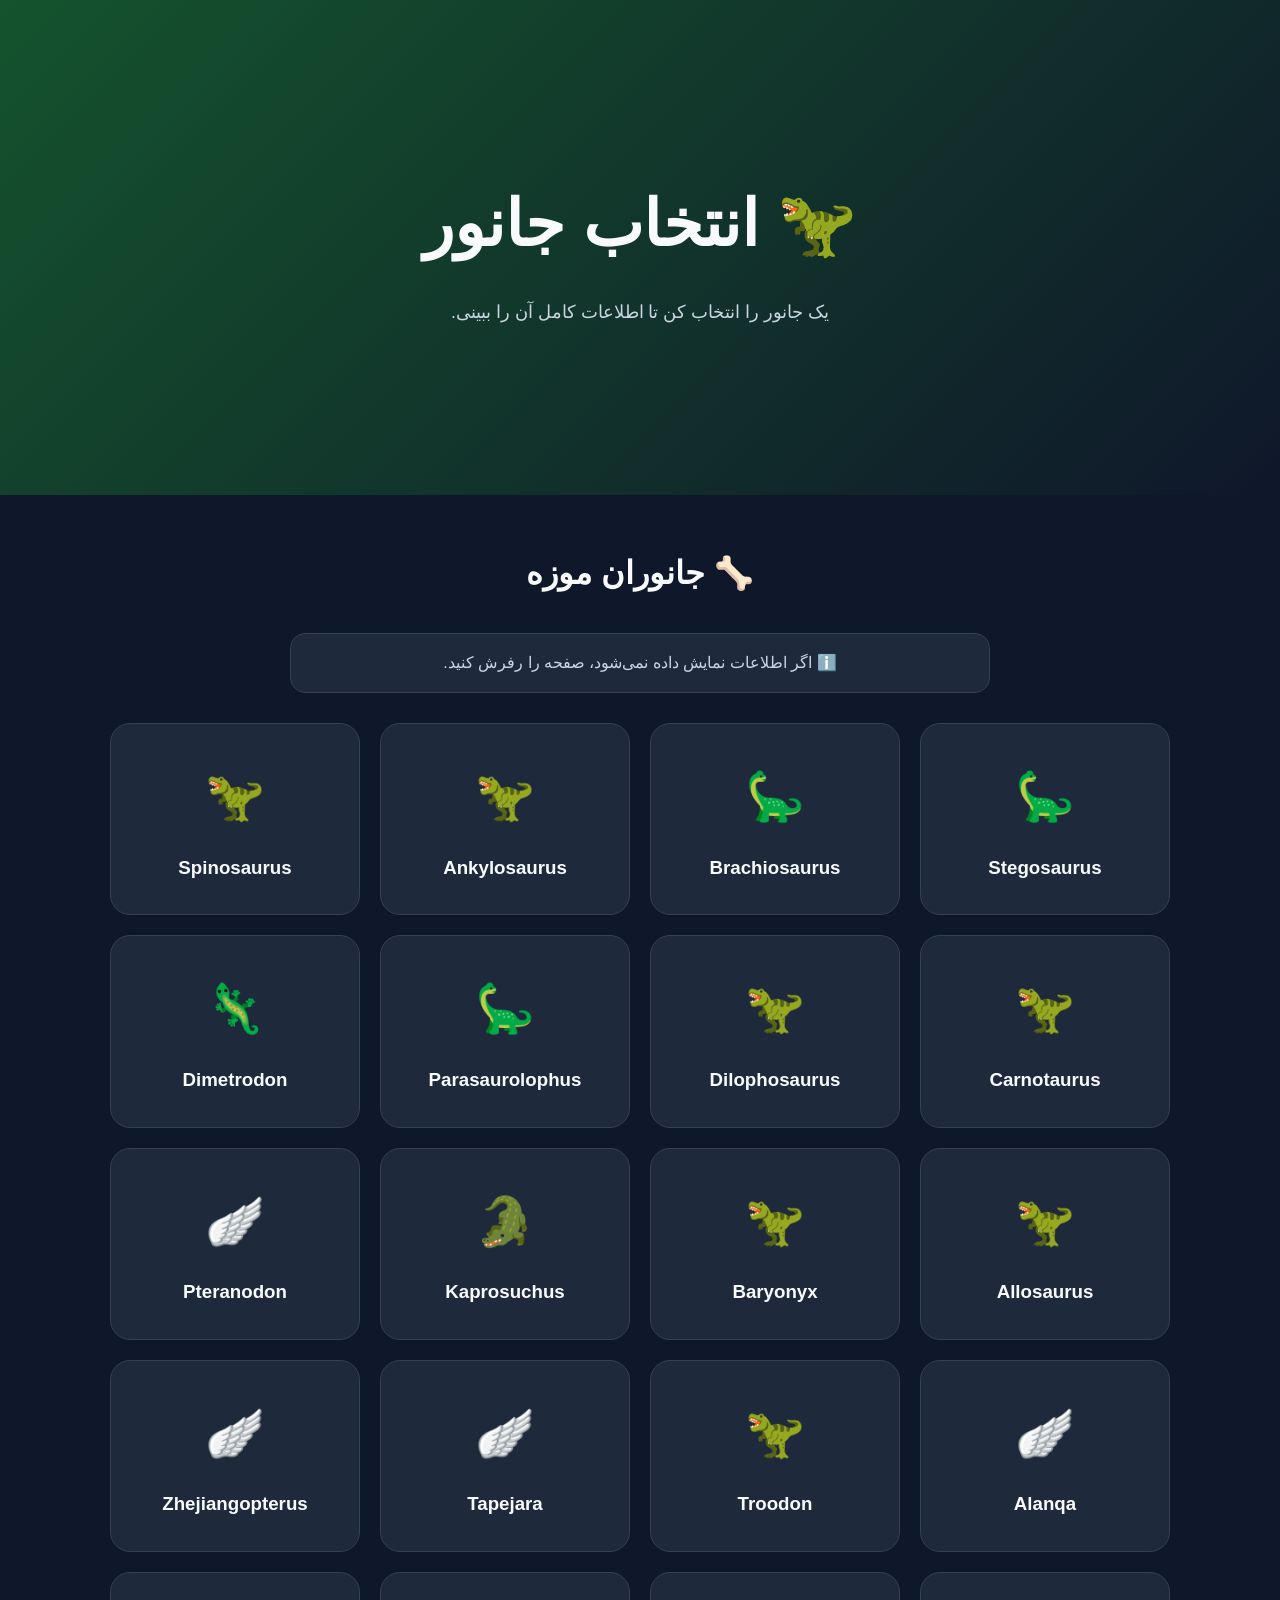
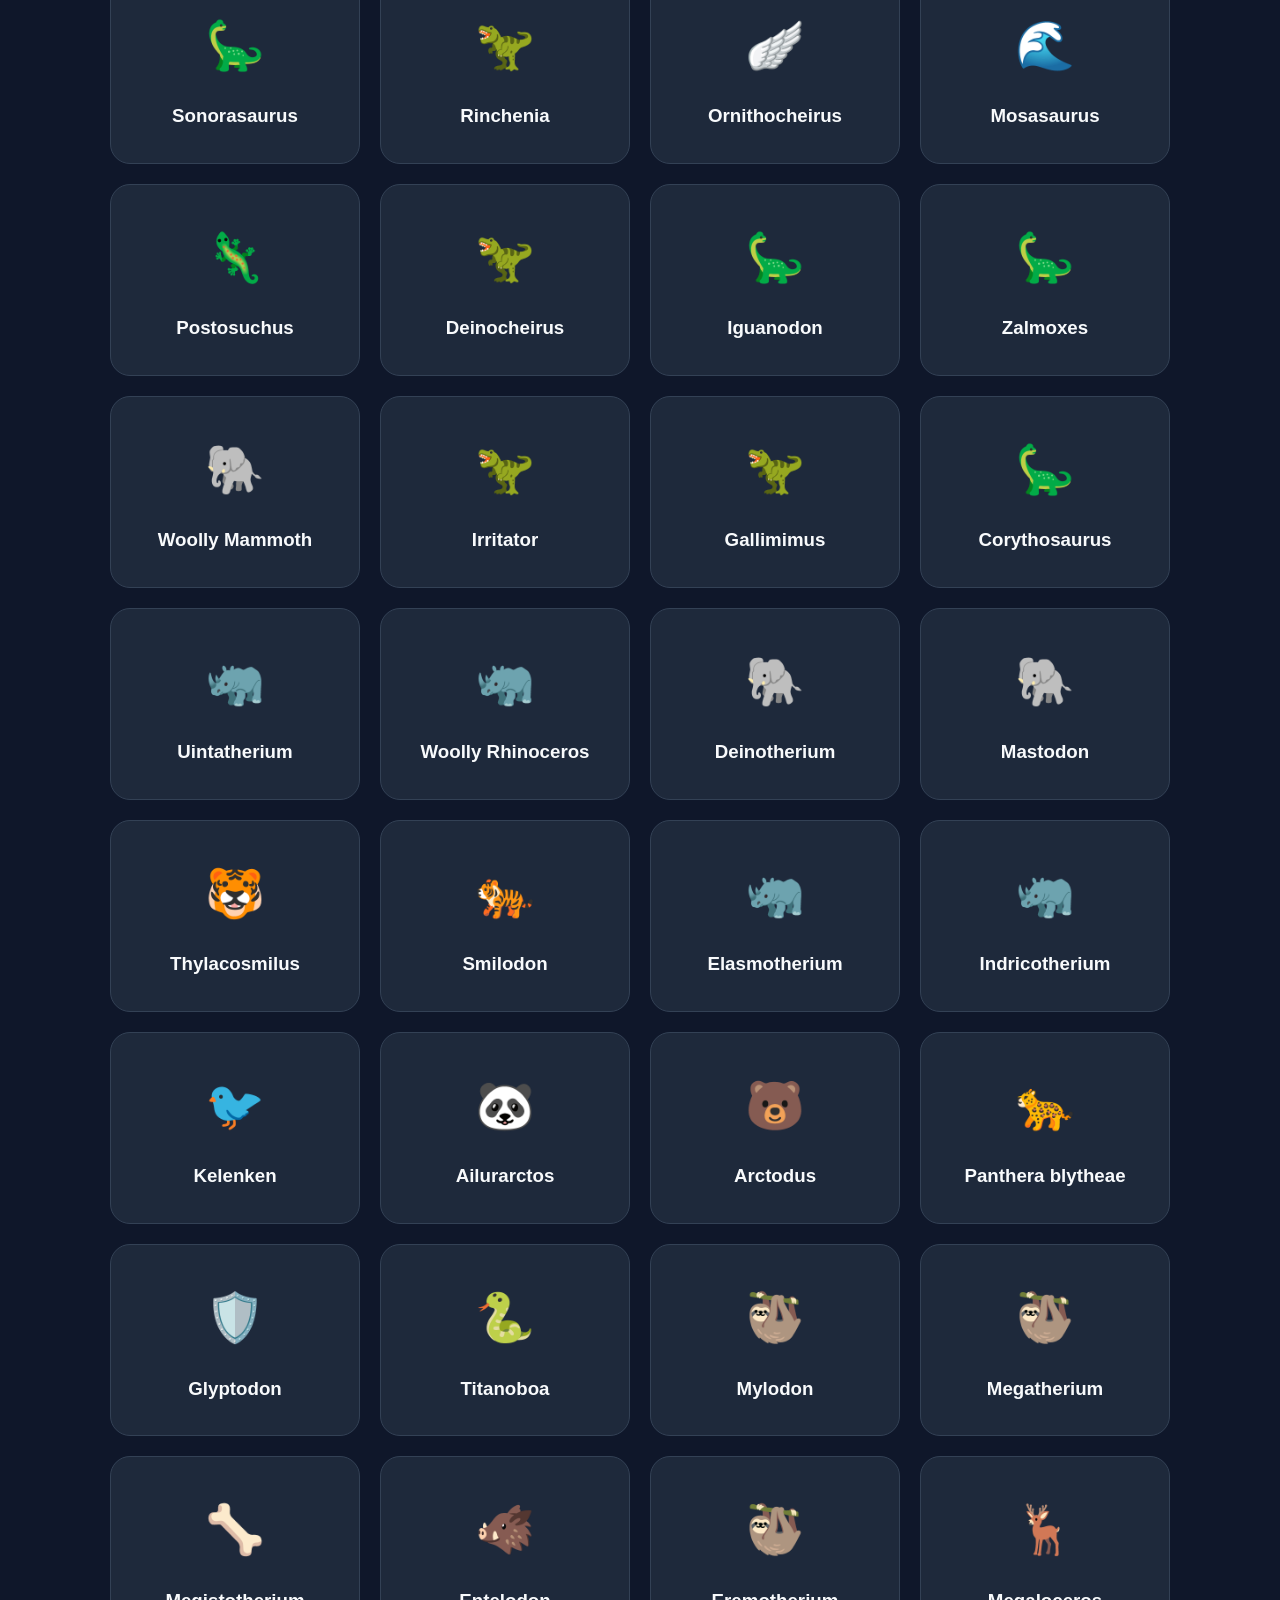
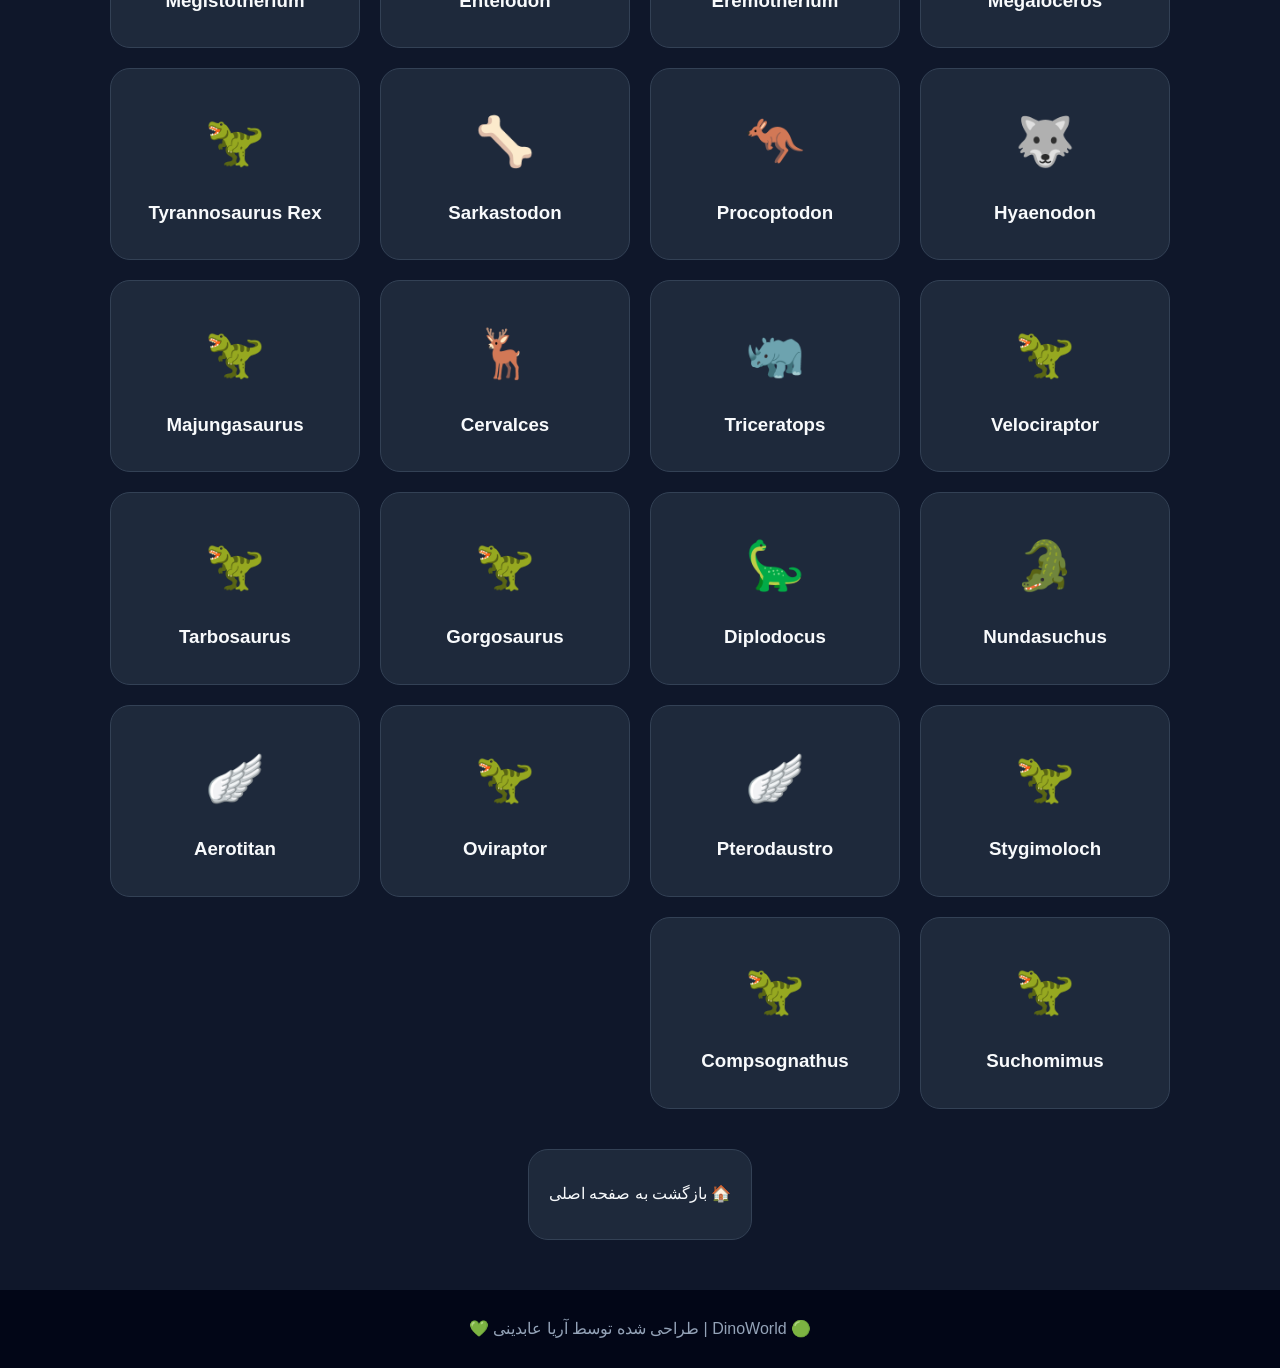
==== commit a39f97d3: "Add home button and improve animal list page" ====
--- a/animal.html
+++ b/animal.html
@@ -1,116 +1,115 @@
 <!DOCTYPE html>
 <html lang="fa" dir="rtl">
+
 <head>
     <meta charset="UTF-8">
-    <meta name="viewport" content="width=device-width, initial-scale=1.0">
-    <meta name="description" content="اطلاعات جانوران ماقبل تاریخ در موزه تعاملی DinoWorld">
-    <title>DinoWorld | اطلاعات جانور</title>
-    <link rel="stylesheet" href="style.css">
+
+    <meta
+        name="viewport"
+        content="width=device-width, initial-scale=1.0"
+    >
+
+    <meta
+        name="description"
+        content="انتخاب جانوران ماقبل تاریخ در موزه تعاملی DinoWorld"
+    >
+
+    <title>DinoWorld | انتخاب جانور</title>
+
+    <link rel="stylesheet" href="../style.css">
 </head>
 
 <body>
 
-<header class="hero">
-    <h1 id="animal-name">🦖 در حال بارگذاری...</h1>
-    <p>موزه تعاملی دنیای ماقبل تاریخ</p>
-</header>
+    <header class="hero">
 
-<main class="periods">
+        <h1>
+            🦖 انتخاب جانور
+        </h1>
 
-    <div style="max-width:700px;margin:0 auto 30px;padding:15px 20px;border-radius:15px;background:#1e293b;border:1px solid #334155;text-align:center;color:#cbd5e1;">
-        ℹ️ اگر اطلاعات نمایش داده نمی‌شود، صفحه را رفرش کنید.
-    </div>
+        <p>
+            یک جانور را انتخاب کن تا اطلاعات کامل آن را ببینی.
+        </p>
 
-    <section id="animal-details" class="about">
-        <p>در حال بارگذاری اطلاعات جانور...</p>
-    </section>
+    </header>
 
-    <div style="text-align:center;margin-top:40px;">
-        <a id="back-to-animals"
-           href="animals.html/animals.html"
-           class="period-card"
-           style="display:inline-block;width:auto;">
-            ← بازگشت به فهرست جانوران
-        </a>
-    </div>
 
-    <div style="text-align:center;margin-top:20px;">
-        <a href="index.html"
-           class="period-card"
-           style="display:inline-block;width:auto;">
-            🏠 صفحه اصلی
-        </a>
-    </div>
+    <main class="periods">
 
-</main>
+        <h2>
+            🦴 جانوران موزه
+        </h2>
 
-<footer>
-    🟢 DinoWorld | طراحی شده توسط آریا عابدینی 💚
-</footer>
 
-<script src="script.js/script.js"></script>
+        <!-- پیام راهنما -->
 
-<script>
-document.addEventListener("DOMContentLoaded", function () {
+        <div
+            style="
+                max-width:700px;
+                margin:0 auto 30px;
+                padding:15px 20px;
+                border-radius:15px;
+                background:#1e293b;
+                border:1px solid #334155;
+                text-align:center;
+                color:#cbd5e1;
+            "
+        >
+            ℹ️ اگر اطلاعات نمایش داده نمی‌شود، صفحه را رفرش کنید.
+        </div>
 
-    const params = new URLSearchParams(window.location.search);
-    const name = params.get("name");
-    const period = params.get("period");
 
-    const title = document.getElementById("animal-name");
-    const details = document.getElementById("animal-details");
-    const back = document.getElementById("back-to-animals");
+        <!-- فهرست جانوران -->
 
-    if (!window.dinoWorldAnimals) {
-        title.textContent = "⚠️ خطا";
-        details.innerHTML = "<p>اطلاعات جانوران بارگذاری نشد. صفحه را رفرش کنید.</p>";
-        return;
-    }
-
-    const animal = window.dinoWorldAnimals.find(
-        item => item.name === name
-    );
-
-    if (!animal) {
-        title.textContent = "❌ جانور پیدا نشد";
-        details.innerHTML = "<p>اطلاعات این جانور در موزه وجود ندارد.</p>";
-        return;
-    }
-
-    document.title = "DinoWorld | " + animal.name;
-    title.textContent = animal.icon + " " + animal.name;
-
-    details.innerHTML = `
-        <img
-            src="${animal.image}"
-            alt="تصویر ${animal.name}"
-            style="display:block;width:100%;max-width:700px;height:auto;margin:0 auto 30px;border-radius:20px;border:1px solid #334155;"
+        <div
+            id="animal-list"
+            class="period-grid"
         >
 
-        <h2>${animal.icon} ${animal.name}</h2>
+            <p>
+                در حال بارگذاری...
+            </p>
 
-        <p>🕰️ <strong>دوره زمین‌شناسی:</strong> ${animal.period}</p>
-        <p>🍖 <strong>غذا:</strong> ${animal.food}</p>
-        <p>🌍 <strong>محل زندگی:</strong> ${animal.habitat}</p>
-        <p>📏 <strong>اندازه:</strong> ${animal.size}</p>
-        <p>🧍 <strong>مقایسه با انسان:</strong> ${animal.human}</p>
-        <p>⏳ <strong>طول عمر:</strong> ${animal.lifespan}</p>
-        <p>⚔️ <strong>دشمنان:</strong> ${animal.enemies}</p>
+        </div>
 
-        <div style="margin-top:25px;padding:20px;border-radius:20px;background:#1e293b;border:1px solid #334155;">
-            <h3>💡 نکته جالب</h3>
-            <p>${animal.fact}</p>
+
+        <!-- بازگشت به صفحه اصلی -->
+
+        <div
+            style="
+                text-align:center;
+                margin-top:40px;
+            "
+        >
+
+            <a
+                href="../index.html"
+                class="period-card"
+                style="
+                    display:inline-block;
+                    width:auto;
+                "
+            >
+                🏠 بازگشت به صفحه اصلی
+            </a>
+
         </div>
-    `;
 
-    const returnPeriod = period || animal.period;
+    </main>
 
-    back.href =
-        "animals.html/animals.html?period=" +
-        encodeURIComponent(returnPeriod);
 
-});
-</script>
+    <footer>
+
+        🟢 DinoWorld |
+        طراحی شده توسط آریا عابدینی 💚
+
+    </footer>
+
+
+    <!-- اتصال به دیتابیس ۶۶ جانور -->
+
+    <script src="../script.js/script.js"></script>
 
 </body>
+
 </html>
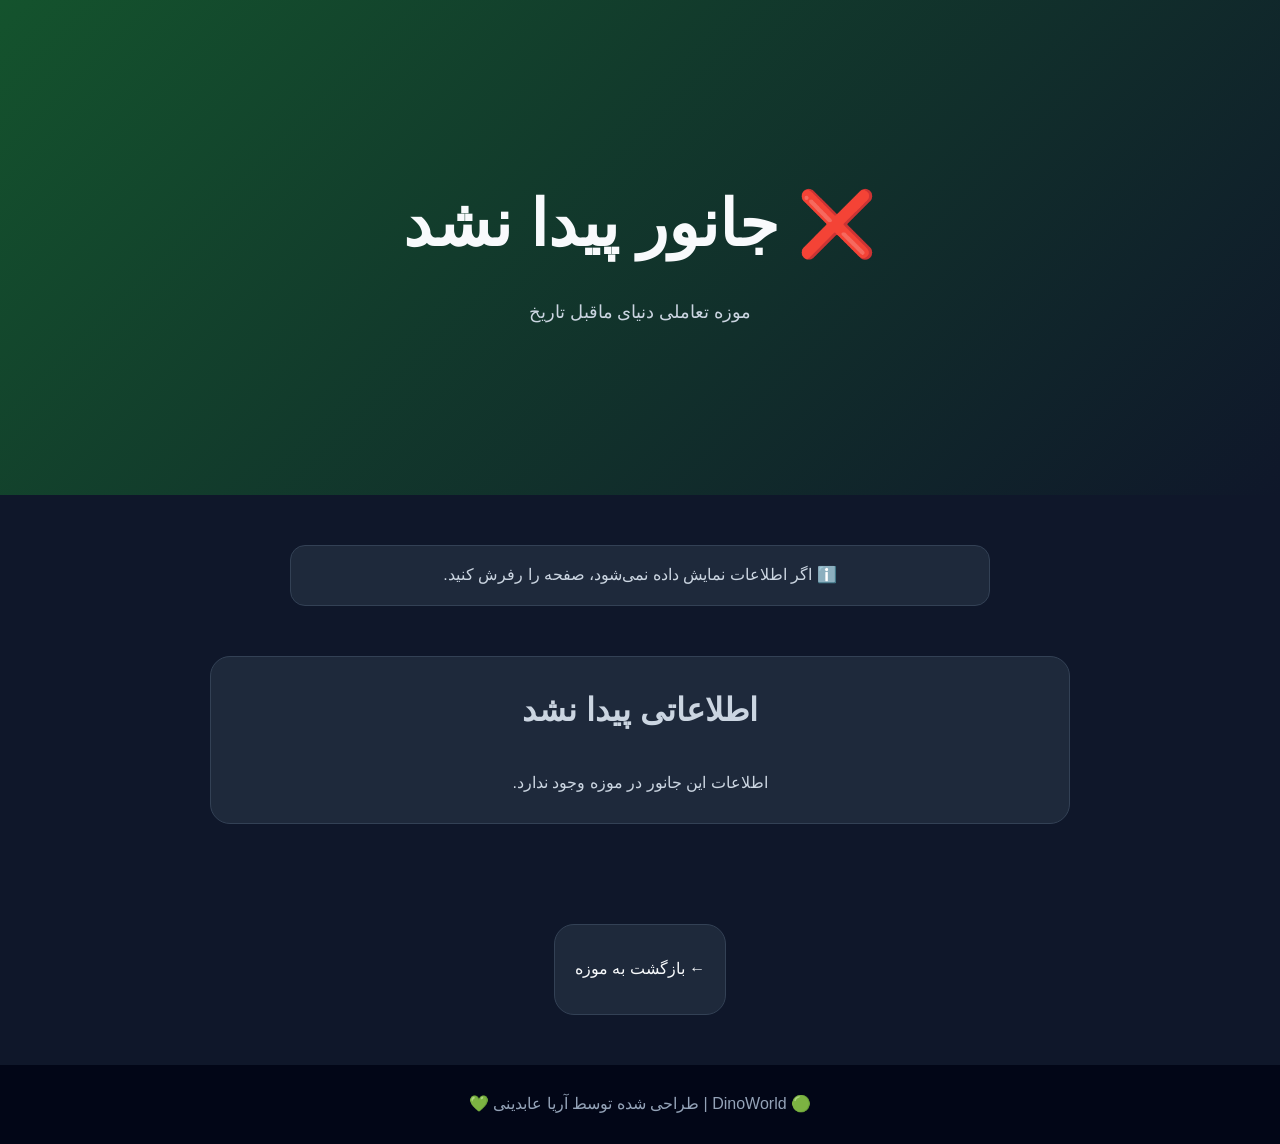
==== commit cbd41528: "Fix animal details and museum back button" ====
--- a/animal.html
+++ b/animal.html
@@ -3,112 +3,203 @@
 
 <head>
     <meta charset="UTF-8">
-
-    <meta
-        name="viewport"
-        content="width=device-width, initial-scale=1.0"
-    >
-
-    <meta
-        name="description"
-        content="انتخاب جانوران ماقبل تاریخ در موزه تعاملی DinoWorld"
-    >
-
-    <title>DinoWorld | انتخاب جانور</title>
-
-    <link rel="stylesheet" href="../style.css">
+    <meta name="viewport" content="width=device-width, initial-scale=1.0">
+    <meta name="description" content="اطلاعات کامل جانوران ماقبل تاریخ در موزه تعاملی DinoWorld">
+    <title>DinoWorld | اطلاعات جانور</title>
+    <link rel="stylesheet" href="style.css">
 </head>
 
 <body>
 
     <header class="hero">
-
-        <h1>
-            🦖 انتخاب جانور
-        </h1>
-
-        <p>
-            یک جانور را انتخاب کن تا اطلاعات کامل آن را ببینی.
-        </p>
-
+        <h1 id="animal-name">🦖 در حال بارگذاری...</h1>
+        <p>موزه تعاملی دنیای ماقبل تاریخ</p>
     </header>
 
-
     <main class="periods">
 
-        <h2>
-            🦴 جانوران موزه
-        </h2>
-
-
-        <!-- پیام راهنما -->
-
-        <div
-            style="
-                max-width:700px;
-                margin:0 auto 30px;
-                padding:15px 20px;
-                border-radius:15px;
-                background:#1e293b;
-                border:1px solid #334155;
-                text-align:center;
-                color:#cbd5e1;
-            "
-        >
+        <div style="
+            max-width:700px;
+            margin:0 auto 30px;
+            padding:15px 20px;
+            border-radius:15px;
+            background:#1e293b;
+            border:1px solid #334155;
+            text-align:center;
+            color:#cbd5e1;
+        ">
             ℹ️ اگر اطلاعات نمایش داده نمی‌شود، صفحه را رفرش کنید.
         </div>
 
-
-        <!-- فهرست جانوران -->
-
-        <div
-            id="animal-list"
-            class="period-grid"
+        <section
+            id="animal-details"
+            class="about"
+            style="max-width:900px;margin:0 auto;text-align:right;"
         >
-
-            <p>
-                در حال بارگذاری...
+            <p style="text-align:center;">
+                در حال بارگذاری اطلاعات جانور...
             </p>
-
-        </div>
-
-
-        <!-- بازگشت به صفحه اصلی -->
-
-        <div
-            style="
-                text-align:center;
-                margin-top:40px;
-            "
-        >
-
+        </section>
+
+        <!-- فقط دکمه بازگشت مخصوص همان حیوان -->
+        <div style="
+            text-align:center;
+            margin-top:40px;
+        ">
             <a
-                href="../index.html"
+                id="back-to-animals"
+                href="animals.html/animals.html"
                 class="period-card"
                 style="
                     display:inline-block;
                     width:auto;
                 "
             >
-                🏠 بازگشت به صفحه اصلی
+                ← بازگشت به موزه
             </a>
-
         </div>
 
     </main>
 
-
     <footer>
-
-        🟢 DinoWorld |
-        طراحی شده توسط آریا عابدینی 💚
-
+        🟢 DinoWorld | طراحی شده توسط آریا عابدینی 💚
     </footer>
 
-
-    <!-- اتصال به دیتابیس ۶۶ جانور -->
-
-    <script src="../script.js/script.js"></script>
+    <script src="script.js/script.js"></script>
+
+    <script>
+        document.addEventListener("DOMContentLoaded", function () {
+
+            const params =
+                new URLSearchParams(window.location.search);
+
+            const selectedName =
+                params.get("name");
+
+            const selectedPeriod =
+                params.get("period");
+
+            const nameElement =
+                document.getElementById("animal-name");
+
+            const detailsElement =
+                document.getElementById("animal-details");
+
+            const backLink =
+                document.getElementById("back-to-animals");
+
+            const animal =
+                window.dinoWorldAnimals
+                    ? window.dinoWorldAnimals.find(
+                        item => item.name === selectedName
+                    )
+                    : null;
+
+            if (!animal) {
+
+                nameElement.textContent =
+                    "❌ جانور پیدا نشد";
+
+                detailsElement.innerHTML = `
+                    <div style="
+                        padding:25px;
+                        border-radius:20px;
+                        background:#1e293b;
+                        border:1px solid #334155;
+                        text-align:center;
+                    ">
+                        <h2>اطلاعاتی پیدا نشد</h2>
+                        <p>
+                            اطلاعات این جانور در موزه وجود ندارد.
+                        </p>
+                    </div>
+                `;
+
+                return;
+            }
+
+            document.title =
+                "DinoWorld | " + animal.name;
+
+            nameElement.textContent =
+                animal.icon + " " + animal.name;
+
+            detailsElement.innerHTML = `
+
+                <img
+                    src="${animal.image}"
+                    alt="تصویر ${animal.name}"
+                    style="
+                        display:block;
+                        width:100%;
+                        max-width:700px;
+                        height:auto;
+                        margin:0 auto 30px;
+                        border-radius:20px;
+                        border:1px solid #334155;
+                    "
+                >
+
+                <h2 style="text-align:center;">
+                    ${animal.icon} ${animal.name}
+                </h2>
+
+                <p>
+                    🕰️ <strong>دوره زمین‌شناسی:</strong>
+                    ${animal.period}
+                </p>
+
+                <p>
+                    🍖 <strong>غذا:</strong>
+                    ${animal.food}
+                </p>
+
+                <p>
+                    🌍 <strong>محل زندگی:</strong>
+                    ${animal.habitat}
+                </p>
+
+                <p>
+                    📏 <strong>اندازه:</strong>
+                    ${animal.size}
+                </p>
+
+                <p>
+                    🧍 <strong>مقایسه با انسان:</strong>
+                    ${animal.human}
+                </p>
+
+                <p>
+                    ⏳ <strong>طول عمر:</strong>
+                    ${animal.lifespan}
+                </p>
+
+                <p>
+                    ⚔️ <strong>دشمنان:</strong>
+                    ${animal.enemies}
+                </p>
+
+                <div style="
+                    margin-top:25px;
+                    padding:20px;
+                    border-radius:20px;
+                    background:#1e293b;
+                    border:1px solid #334155;
+                ">
+                    <h3>💡 نکته جالب</h3>
+                    <p>${animal.fact}</p>
+                </div>
+            `;
+
+            const returnPeriod =
+                selectedPeriod || animal.period;
+
+            backLink.href =
+                "animals.html/animals.html?period=" +
+                encodeURIComponent(returnPeriod);
+
+        });
+    </script>
 
 </body>
 
